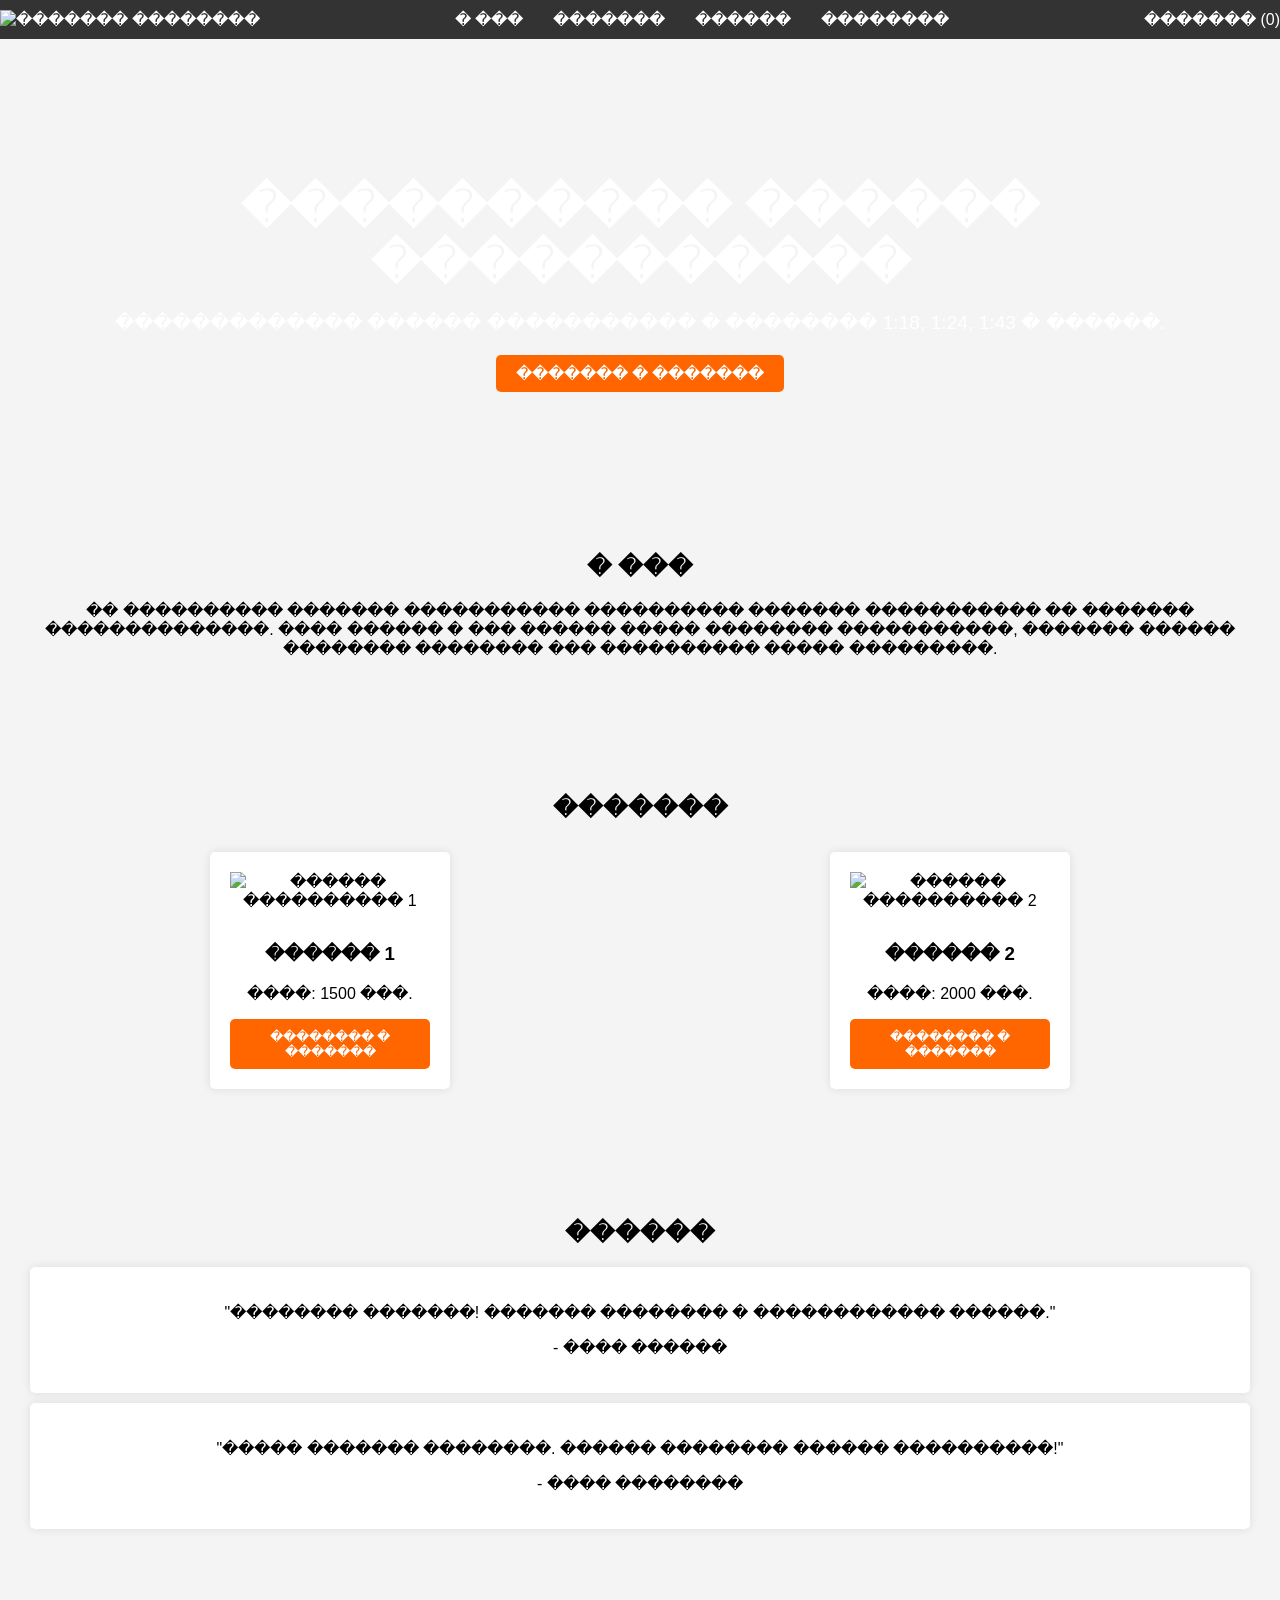
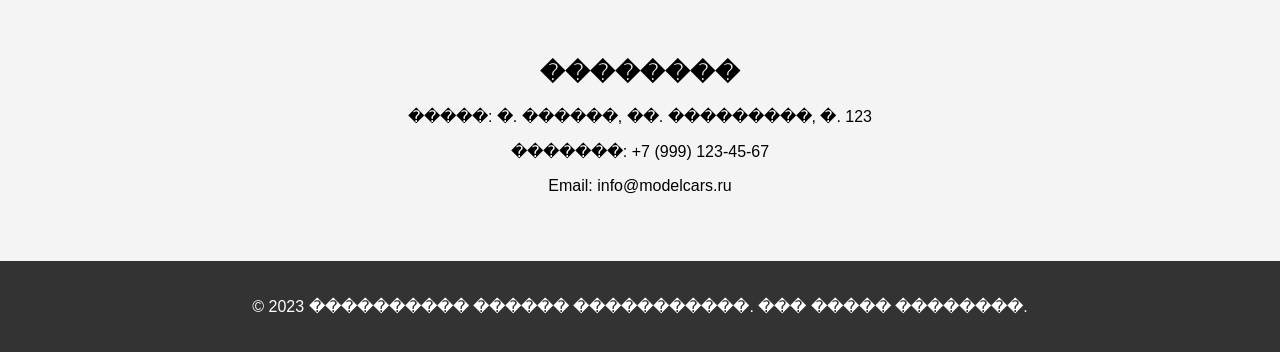
==== index.html @ dda4b854 "Add files via upload" ====
<!DOCTYPE html>
<html lang="ru">
<head>
    <meta charset="UTF-8">
    <meta name="viewport" content="width=device-width, initial-scale=1.0">
    <title>���������� ������ �����������</title>
    <link rel="stylesheet" href="styles.css">
</head>
<body>
    <header>
        <div class="logo">
            <img src="logo.png" alt="������� ��������">
        </div>
        <nav>
            <ul>
                <li><a href="#about">� ���</a></li>
                <li><a href="#catalog">�������</a></li>
                <li><a href="#reviews">������</a></li>
                <li><a href="#contact">��������</a></li>
            </ul>
        </nav>
        <div class="cart">
            <a href="#cart">������� (0)</a>
        </div>
    </header>

    <section class="hero">
        <h1>���������� ������ �����������</h1>
        <p>������������� ������ ����������� � �������� 1:18, 1:24, 1:43 � ������.</p>
        <a href="#catalog" class="btn">������� � �������</a>
    </section>

    <section id="about" class="about">
        <h2>� ���</h2>
        <p>�� ���������� ������� ����������� ���������� ������� ����������� �� ������� ��������������. ���� ������ � ��� ������ ����� �������� �����������, ������� ������ �������� �������� ��� ���������� ����� ���������.</p>
    </section>

    <section id="catalog" class="catalog">
        <h2>�������</h2>
        <div class="products">
            <div class="product">
                <img src="model1.jpg" alt="������ ���������� 1">
                <h3>������ 1</h3>
                <p>����: 1500 ���.</p>
                <button>�������� � �������</button>
            </div>
            <div class="product">
                <img src="model2.jpg" alt="������ ���������� 2">
                <h3>������ 2</h3>
                <p>����: 2000 ���.</p>
                <button>�������� � �������</button>
            </div>
            <!-- �������� ������ ������� -->
        </div>
    </section>

    <section id="reviews" class="reviews">
        <h2>������</h2>
        <div class="review">
            <p>"�������� �������! ������� �������� � ������������ ������."</p>
            <p>- ���� ������</p>
        </div>
        <div class="review">
            <p>"����� ������� ��������. ������ �������� ������ ����������!"</p>
            <p>- ���� ��������</p>
        </div>
    </section>

    <section id="contact" class="contact">
        <h2>��������</h2>
        <p>�����: �. ������, ��. ���������, �. 123</p>
        <p>�������: +7 (999) 123-45-67</p>
        <p>Email: info@modelcars.ru</p>
    </section>

    <footer>
        <p>&copy; 2023 ���������� ������ �����������. ��� ����� ��������.</p>
    </footer>
</body>
</html>
---- styles.css ----
body {
    font-family: Arial, sans-serif;
    margin: 0;
    padding: 0;
    background-color: #f4f4f4;
}

header {
    background-color: #333;
    color: #fff;
    padding: 10px 0;
    display: flex;
    justify-content: space-between;
    align-items: center;
}

header .logo img {
    height: 50px;
}

header nav ul {
    list-style: none;
    margin: 0;
    padding: 0;
    display: flex;
}

header nav ul li {
    margin: 0 15px;
}

header nav ul li a {
    color: #fff;
    text-decoration: none;
}

header .cart a {
    color: #fff;
    text-decoration: none;
}

.hero {
    background: url('hero-bg.jpg') no-repeat center center/cover;
    color: #fff;
    text-align: center;
    padding: 100px 20px;
}

.hero h1 {
    font-size: 3em;
    margin-bottom: 20px;
}

.hero p {
    font-size: 1.2em;
    margin-bottom: 30px;
}

.hero .btn {
    background-color: #ff6600;
    color: #fff;
    padding: 10px 20px;
    text-decoration: none;
    border-radius: 5px;
}

.about, .catalog, .reviews, .contact {
    padding: 50px 20px;
    text-align: center;
}

.about h2, .catalog h2, .reviews h2, .contact h2 {
    margin-bottom: 20px;
}

.products {
    display: flex;
    justify-content: space-around;
    flex-wrap: wrap;
}

.product {
    background-color: #fff;
    padding: 20px;
    margin: 10px;
    border-radius: 5px;
    box-shadow: 0 0 10px rgba(0, 0, 0, 0.1);
    width: 200px;
    text-align: center;
}

.product img {
    max-width: 100%;
    height: auto;
    margin-bottom: 15px;
}

.product button {
    background-color: #ff6600;
    color: #fff;
    border: none;
    padding: 10px 20px;
    border-radius: 5px;
    cursor: pointer;
}

.review {
    background-color: #fff;
    padding: 20px;
    margin: 10px;
    border-radius: 5px;
    box-shadow: 0 0 10px rgba(0, 0, 0, 0.1);
}

footer {
    background-color: #333;
    color: #fff;
    text-align: center;
    padding: 20px 0;
}
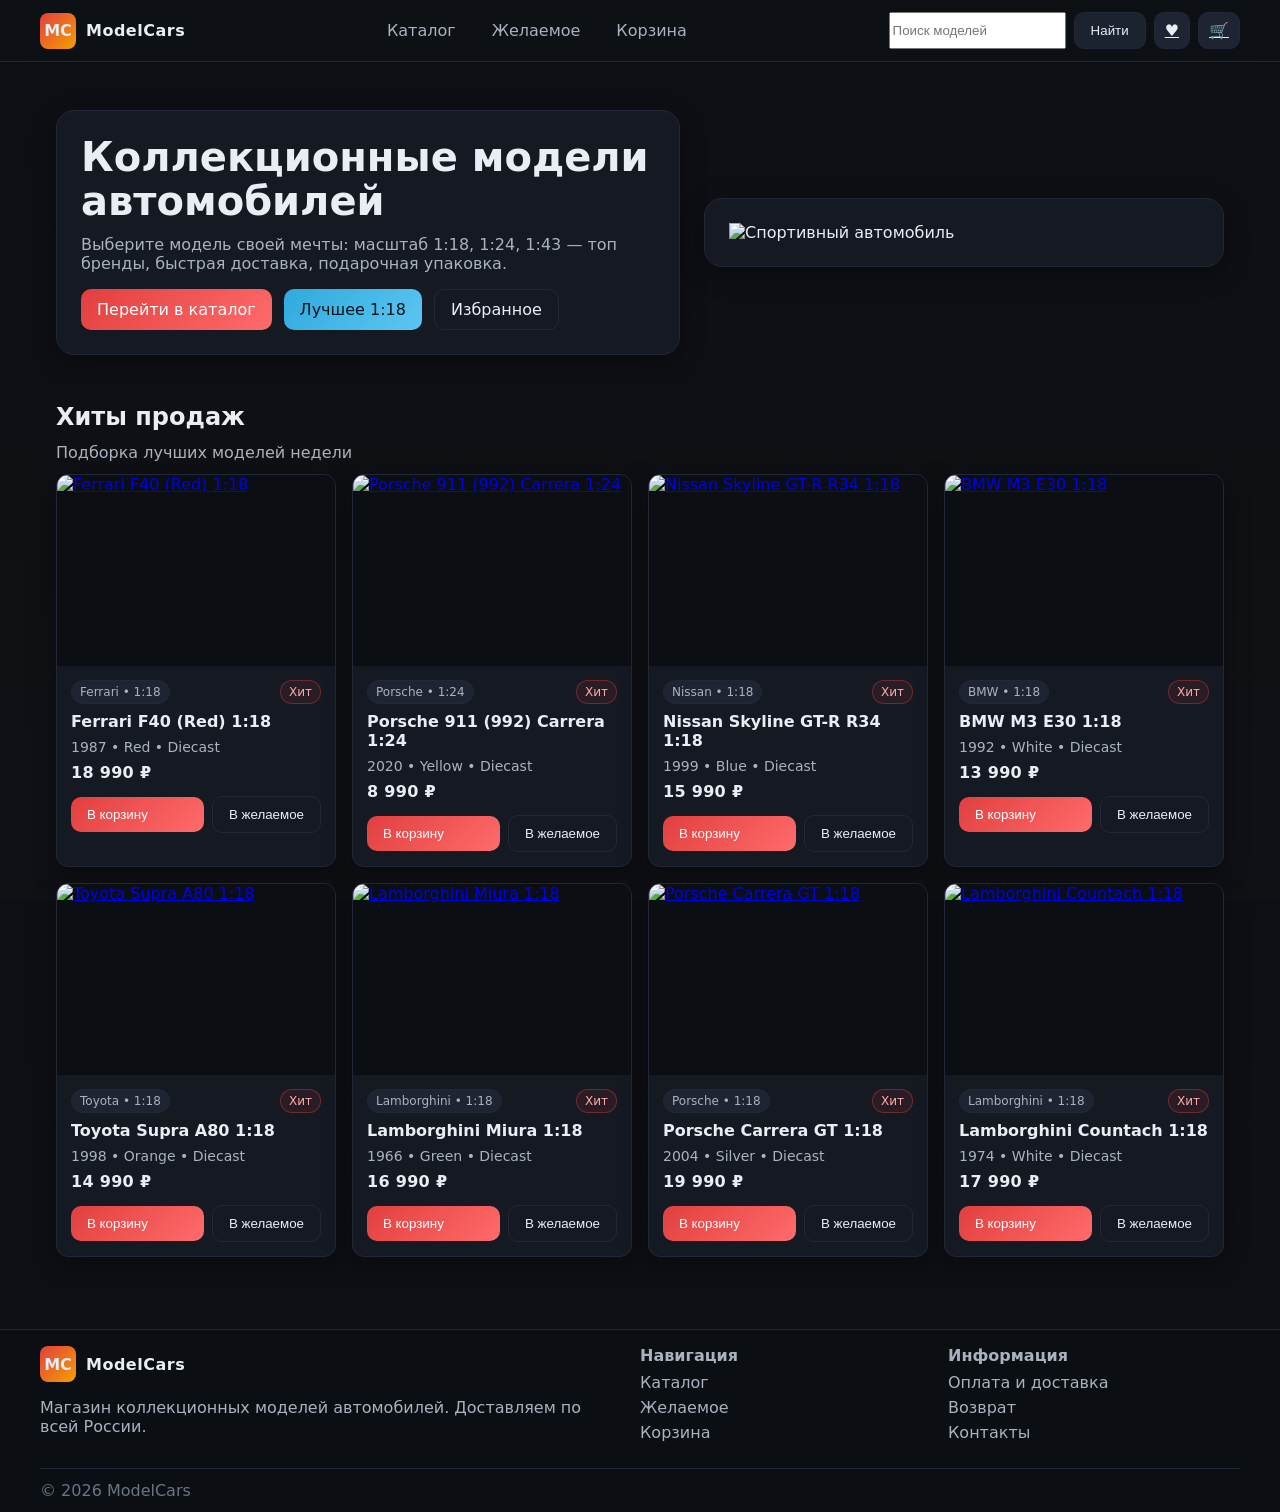
==== commit ec7fbd34: "Create initial e-commerce site for collectible car models Co-authored-by: fantechpro <fantechpro@gma" ====
--- a/index.html
+++ b/index.html
@@ -1,80 +1,107 @@
-<!DOCTYPE html>
-<html lang="ru">
-<head>
-    <meta charset="UTF-8">
-    <meta name="viewport" content="width=device-width, initial-scale=1.0">
-    <title>���������� ������ �����������</title>
-    <link rel="stylesheet" href="styles.css">
-</head>
-<body>
-    <header>
-        <div class="logo">
-            <img src="logo.png" alt="������� ��������">
-        </div>
-        <nav>
-            <ul>
-                <li><a href="#about">� ���</a></li>
-                <li><a href="#catalog">�������</a></li>
-                <li><a href="#reviews">������</a></li>
-                <li><a href="#contact">��������</a></li>
-            </ul>
-        </nav>
-        <div class="cart">
-            <a href="#cart">������� (0)</a>
-        </div>
-    </header>
-
-    <section class="hero">
-        <h1>���������� ������ �����������</h1>
-        <p>������������� ������ ����������� � �������� 1:18, 1:24, 1:43 � ������.</p>
-        <a href="#catalog" class="btn">������� � �������</a>
-    </section>
-
-    <section id="about" class="about">
-        <h2>� ���</h2>
-        <p>�� ���������� ������� ����������� ���������� ������� ����������� �� ������� ��������������. ���� ������ � ��� ������ ����� �������� �����������, ������� ������ �������� �������� ��� ���������� ����� ���������.</p>
-    </section>
-
-    <section id="catalog" class="catalog">
-        <h2>�������</h2>
-        <div class="products">
-            <div class="product">
-                <img src="model1.jpg" alt="������ ���������� 1">
-                <h3>������ 1</h3>
-                <p>����: 1500 ���.</p>
-                <button>�������� � �������</button>
-            </div>
-            <div class="product">
-                <img src="model2.jpg" alt="������ ���������� 2">
-                <h3>������ 2</h3>
-                <p>����: 2000 ���.</p>
-                <button>�������� � �������</button>
-            </div>
-            <!-- �������� ������ ������� -->
-        </div>
-    </section>
-
-    <section id="reviews" class="reviews">
-        <h2>������</h2>
-        <div class="review">
-            <p>"�������� �������! ������� �������� � ������������ ������."</p>
-            <p>- ���� ������</p>
-        </div>
-        <div class="review">
-            <p>"����� ������� ��������. ������ �������� ������ ����������!"</p>
-            <p>- ���� ��������</p>
-        </div>
-    </section>
-
-    <section id="contact" class="contact">
-        <h2>��������</h2>
-        <p>�����: �. ������, ��. ���������, �. 123</p>
-        <p>�������: +7 (999) 123-45-67</p>
-        <p>Email: info@modelcars.ru</p>
-    </section>
-
-    <footer>
-        <p>&copy; 2023 ���������� ������ �����������. ��� ����� ��������.</p>
-    </footer>
-</body>
+<!doctype html>
+<html lang="ru">
+<head>
+  <meta charset="utf-8">
+  <meta name="viewport" content="width=device-width, initial-scale=1">
+  <title>ModelCars — Коллекционные модели автомобилей</title>
+  <meta name="description" content="Интернет-магазин коллекционных моделей автомобилей: масштаб 1:18, 1:24, 1:43. Большой выбор брендов, быстрая доставка.">
+  <meta property="og:title" content="ModelCars — Коллекционные модели автомобилей">
+  <meta property="og:description" content="Большой выбор моделей известных брендов. Быстрая доставка.">
+  <meta property="og:type" content="website">
+  <meta property="og:url" content="/">
+  <link rel="stylesheet" href="/assets/css/styles.css">
+  <link rel="icon" href="data:image/svg+xml,%3Csvg xmlns='http://www.w3.org/2000/svg' viewBox='0 0 64 64'%3E%3Crect width='64' height='64' rx='12' fill='%23e23f3f'/%3E%3Cpath d='M14 38h36l-4-10H18l-4 10z' fill='white'/%3E%3C/svg%3E">
+</head>
+<body data-page="home">
+  <header class="site-header">
+    <div class="container header-inner">
+      <a href="/" class="brand">
+        <div class="brand-logo">MC</div>
+        <div class="brand-name">ModelCars</div>
+      </a>
+      <nav class="nav">
+        <a href="/catalog.html">Каталог</a>
+        <a href="/wishlist.html">Желаемое</a>
+        <a href="/cart.html">Корзина</a>
+      </nav>
+      <div class="actions">
+        <form action="/catalog.html" method="get" style="display:flex;gap:8px;">
+          <input id="search-quick" name="q" placeholder="Поиск моделей" required>
+          <button class="btn">Найти</button>
+        </form>
+        <a class="icon-btn" href="/wishlist.html" aria-label="Желаемое">
+          ♥
+          <span class="count" data-wishlist-count style="display:none">0</span>
+        </a>
+        <a class="icon-btn" href="/cart.html" aria-label="Корзина">
+          🛒
+          <span class="count" data-cart-count style="display:none">0</span>
+        </a>
+      </div>
+    </div>
+  </header>
+
+  <main>
+    <section class="hero">
+      <div class="container hero-inner">
+        <div class="panel">
+          <h1>Коллекционные модели автомобилей</h1>
+          <p>Выберите модель своей мечты: масштаб 1:18, 1:24, 1:43 — топ бренды, быстрая доставка, подарочная упаковка.</p>
+          <div class="cta-row">
+            <a class="btn btn-primary" href="/catalog.html">Перейти в каталог</a>
+            <a class="btn btn-secondary" href="/catalog.html?scale=1%3A18">Лучшее 1:18</a>
+            <a class="btn btn-ghost" href="/wishlist.html">Избранное</a>
+          </div>
+        </div>
+        <div class="panel">
+          <img src="https://images.unsplash.com/photo-1493238792000-8113da705763?w=1400&q=80&auto=format" alt="Спортивный автомобиль">
+        </div>
+      </div>
+    </section>
+
+    <section class="section">
+      <div class="container">
+        <h2>Хиты продаж</h2>
+        <p class="lead">Подборка лучших моделей недели</p>
+        <div id="featured-grid" class="grid products"></div>
+      </div>
+    </section>
+  </main>
+
+  <footer class="site-footer">
+    <div class="container footer-inner">
+      <div>
+        <div class="brand" style="margin-bottom:8px;">
+          <div class="brand-logo">MC</div>
+          <div class="brand-name">ModelCars</div>
+        </div>
+        <p>Магазин коллекционных моделей автомобилей. Доставляем по всей России.</p>
+      </div>
+      <div>
+        <strong>Навигация</strong>
+        <div style="height:8px"></div>
+        <div class="grid" style="grid-template-columns:1fr; gap:6px;">
+          <a href="/catalog.html">Каталог</a>
+          <a href="/wishlist.html">Желаемое</a>
+          <a href="/cart.html">Корзина</a>
+        </div>
+      </div>
+      <div>
+        <strong>Информация</strong>
+        <div style="height:8px"></div>
+        <div class="grid" style="grid-template-columns:1fr; gap:6px;">
+          <a href="#">Оплата и доставка</a>
+          <a href="#">Возврат</a>
+          <a href="#">Контакты</a>
+        </div>
+      </div>
+    </div>
+    <div class="container footer-bottom">
+      © <span id="year"></span> ModelCars
+    </div>
+  </footer>
+
+  <script>document.getElementById('year').textContent = new Date().getFullYear();</script>
+  <script src="/assets/js/app.js" defer></script>
+</body>
 </html>
--- a/assets/css/styles.css
+++ b/assets/css/styles.css
@@ -0,0 +1,126 @@
+:root {
+  --bg: #0f1115;
+  --panel: #151922;
+  --muted: #aab2c0;
+  --text: #e9eef5;
+  --accent: #e23f3f;
+  --accent-2: #2eaadc;
+  --success: #19b37a;
+  --warning: #f0b429;
+  --danger: #ff5858;
+  --border: #232838;
+  --chip: #1e2432;
+  --shadow: 0 8px 24px rgba(0,0,0,0.35);
+  --radius: 12px;
+  --radius-sm: 8px;
+  --radius-lg: 18px;
+}
+
+* { box-sizing: border-box; }
+html, body { height: 100%; }
+body {
+  margin: 0;
+  font-family: ui-sans-serif, system-ui, -apple-system, Segoe UI, Roboto, "Helvetica Neue", Arial, "Noto Sans", "Apple Color Emoji", "Segoe UI Emoji";
+  color: var(--text);
+  background: linear-gradient(180deg, #0d0f14 0%, #0f1115 100%);
+}
+img { max-width: 100%; display: block; }
+
+.container { width: 100%; max-width: 1200px; margin: 0 auto; padding: 0 16px; }
+
+header.site-header {
+  position: sticky; top: 0; z-index: 50;
+  background: rgba(15,17,21,0.85);
+  backdrop-filter: blur(12px);
+  border-bottom: 1px solid var(--border);
+}
+.header-inner { display: flex; align-items: center; justify-content: space-between; gap: 16px; padding: 12px 0; }
+.brand { display: flex; align-items: center; gap: 10px; text-decoration: none; color: var(--text); }
+.brand-logo { width: 36px; height: 36px; border-radius: 8px; background: linear-gradient(135deg, #e23f3f, #f59f00); display: grid; place-items: center; font-weight: 800; }
+.brand-name { font-weight: 800; letter-spacing: 0.5px; }
+
+.nav {
+  display: flex; align-items: center; gap: 12px; flex-wrap: wrap;
+}
+.nav a { color: var(--muted); text-decoration: none; padding: 8px 12px; border-radius: 8px; transition: color .2s, background .2s; }
+.nav a:hover { color: var(--text); background: var(--chip); }
+
+.actions { display: flex; align-items: center; gap: 8px; }
+.icon-btn { position: relative; border: 1px solid var(--border); background: var(--chip); color: var(--text); padding: 8px 10px; border-radius: 10px; cursor: pointer; }
+.icon-btn .count { position: absolute; top: -6px; right: -6px; background: var(--accent); color: #fff; border-radius: 999px; padding: 2px 6px; font-size: 12px; }
+
+.hero { padding: 48px 0 24px; }
+.hero-inner { display: grid; grid-template-columns: 1.2fr 1fr; gap: 24px; align-items: center; }
+.hero .panel { background: var(--panel); border: 1px solid var(--border); border-radius: var(--radius-lg); padding: 24px; box-shadow: var(--shadow); }
+.hero h1 { margin: 0 0 12px; font-size: 40px; line-height: 1.1; }
+.hero p { margin: 0 0 16px; color: var(--muted); }
+
+.cta-row { display: flex; gap: 12px; flex-wrap: wrap; }
+.btn { display: inline-flex; align-items: center; gap: 8px; padding: 10px 16px; border-radius: 10px; text-decoration: none; border: 1px solid var(--border); background: #1b2230; color: var(--text); cursor: pointer; transition: transform .06s ease, background .2s; }
+.btn:hover { transform: translateY(-1px); background: #212a3b; }
+.btn-primary { background: linear-gradient(135deg, #e23f3f, #ff6b6b); border: none; color: #fff; }
+.btn-secondary { background: linear-gradient(135deg, #2eaadc, #5cc6f2); border: none; color: #07121a; }
+.btn-ghost { background: transparent; border: 1px solid var(--border); }
+
+.section { padding: 24px 0 36px; }
+.section h2 { margin: 0 0 12px; font-size: 24px; }
+.section p.lead { margin: 0 0 12px; color: var(--muted); }
+
+.grid { display: grid; gap: 16px; }
+.grid.products { grid-template-columns: repeat(4, 1fr); }
+
+.card { background: var(--panel); border: 1px solid var(--border); border-radius: var(--radius); overflow: hidden; box-shadow: var(--shadow); display: flex; flex-direction: column; }
+.card .media { position: relative; aspect-ratio: 16/11; background: #0b0e12; }
+.card .media img { width: 100%; height: 100%; object-fit: cover; }
+.card .body { padding: 14px; display: grid; gap: 8px; }
+.card .title { font-weight: 700; }
+.card .meta { color: var(--muted); font-size: 14px; }
+.card .price { font-weight: 800; letter-spacing: 0.3px; }
+.card .row { display: flex; align-items: center; justify-content: space-between; gap: 10px; }
+.card .actions { margin-top: 6px; display: grid; grid-template-columns: 1fr auto; gap: 8px; }
+
+.badge { display: inline-flex; align-items: center; gap: 6px; padding: 4px 8px; border-radius: 999px; background: var(--chip); border: 1px solid var(--border); color: var(--muted); font-size: 12px; }
+.badge.accent { background: rgba(226,63,63,0.1); color: #ffaaaa; border-color: rgba(226,63,63,0.4); }
+
+.filters { background: var(--panel); border: 1px solid var(--border); border-radius: var(--radius); padding: 12px; display: grid; grid-template-columns: repeat(6, 1fr); gap: 12px; box-shadow: var(--shadow); }
+.filters input, .filters select { width: 100%; padding: 10px 12px; background: #101521; color: var(--text); border: 1px solid var(--border); border-radius: 10px; }
+.filters .chip-row { display: flex; gap: 8px; flex-wrap: wrap; }
+
+.table { width: 100%; border-collapse: collapse; }
+.table th, .table td { padding: 10px 12px; border-bottom: 1px solid var(--border); text-align: left; }
+
+footer.site-footer { margin-top: 36px; border-top: 1px solid var(--border); background: #0b0e12; color: var(--muted); }
+.footer-inner { padding: 16px 0; display: grid; grid-template-columns: 2fr 1fr 1fr; gap: 16px; }
+.footer-inner a { color: var(--muted); text-decoration: none; }
+.footer-bottom { border-top: 1px solid var(--border); padding: 12px 0; color: #6b7486; }
+
+.banner { background: linear-gradient(90deg, rgba(226,63,63,0.2), rgba(46,170,220,0.2)); border: 1px dashed var(--border); border-radius: var(--radius); padding: 10px 12px; color: var(--muted); }
+
+.gallery { display: grid; grid-template-columns: 1fr; gap: 12px; }
+.gallery .thumbs { display: grid; grid-template-columns: repeat(5, 1fr); gap: 8px; }
+.gallery .thumbs img { border: 1px solid var(--border); border-radius: 8px; cursor: pointer; }
+
+.form { display: grid; gap: 12px; }
+.form .row { display: grid; grid-template-columns: repeat(2, 1fr); gap: 12px; }
+.form label { display: grid; gap: 6px; font-size: 14px; color: var(--muted); }
+.form input, .form select, .form textarea { padding: 12px; background: #0f1520; color: var(--text); border: 1px solid var(--border); border-radius: 10px; }
+.form .hint { color: var(--muted); font-size: 12px; }
+
+.summary { background: var(--panel); border: 1px solid var(--border); border-radius: var(--radius); padding: 12px; }
+.summary .row { display: flex; align-items: center; justify-content: space-between; padding: 8px 0; }
+.summary .total { font-weight: 800; font-size: 18px; }
+
+.empty { text-align: center; color: var(--muted); padding: 32px 0; }
+
+@media (max-width: 1024px) {
+  .grid.products { grid-template-columns: repeat(3, 1fr); }
+  .hero-inner { grid-template-columns: 1fr; }
+  .filters { grid-template-columns: repeat(3, 1fr); }
+  .footer-inner { grid-template-columns: 1fr 1fr; }
+}
+@media (max-width: 720px) {
+  .grid.products { grid-template-columns: repeat(2, 1fr); }
+  .filters { grid-template-columns: 1fr; }
+  .form .row { grid-template-columns: 1fr; }
+  .footer-inner { grid-template-columns: 1fr; }
+}
